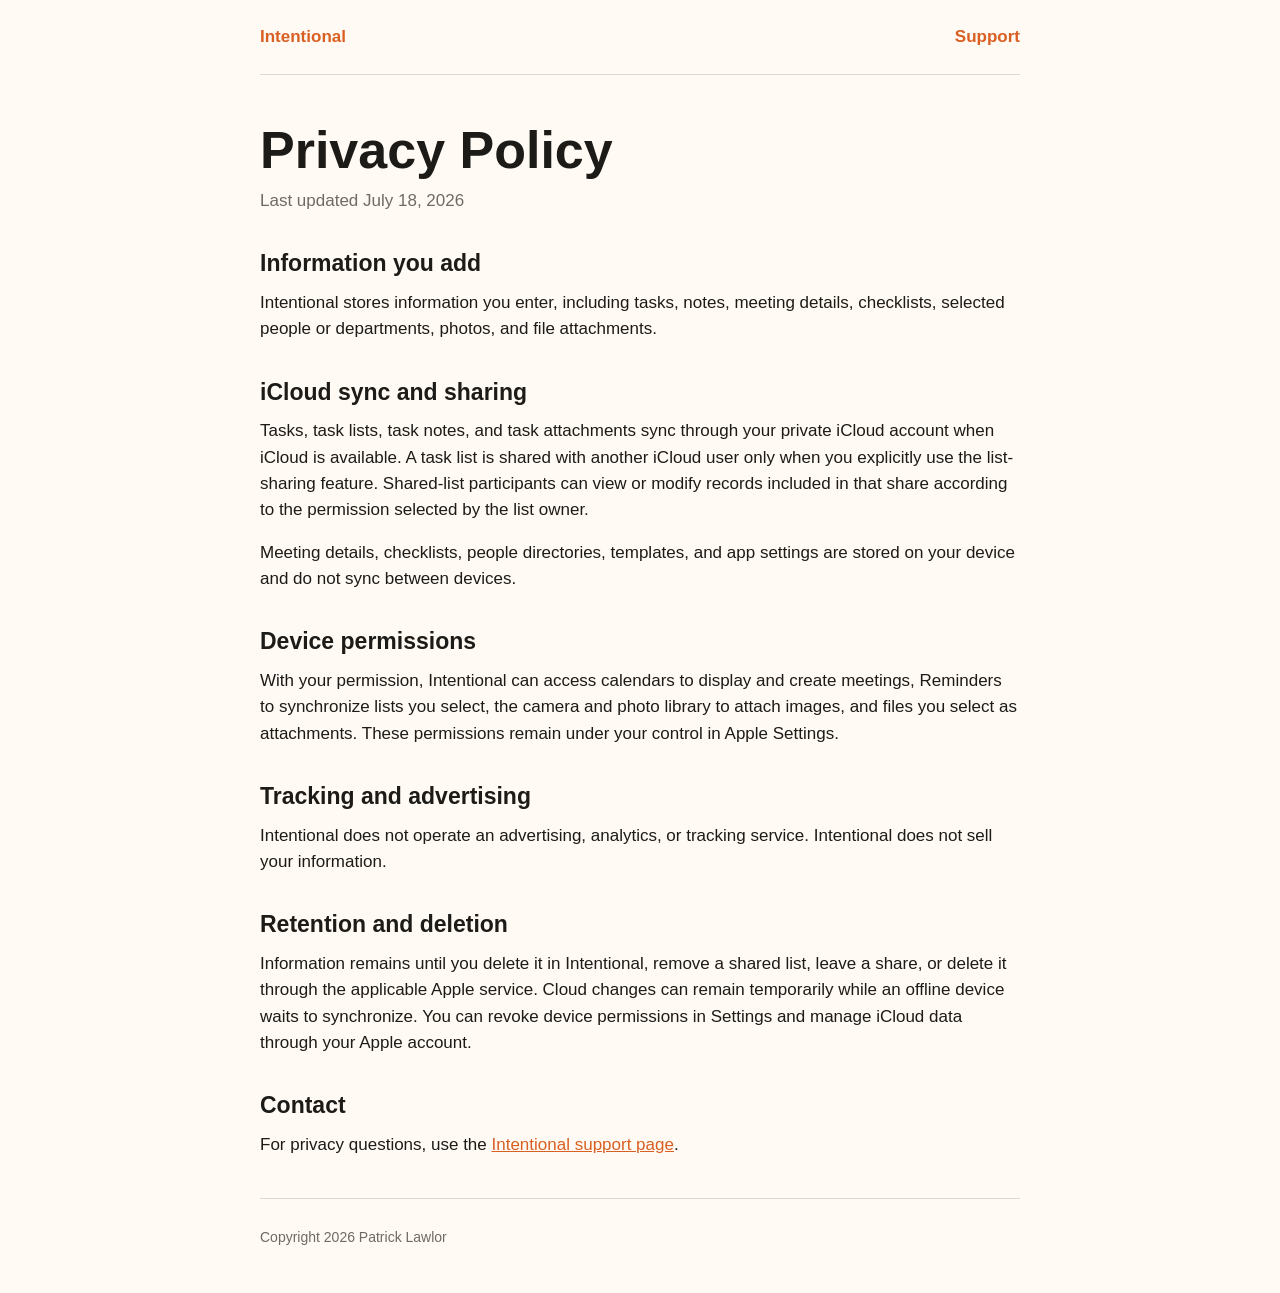
==== privacy.html @ 646e0074 "Publish Intentional support site" ====
<!doctype html>
<html lang="en">
<head>
  <meta charset="utf-8">
  <meta name="viewport" content="width=device-width, initial-scale=1">
  <meta name="description" content="Intentional privacy policy.">
  <title>Privacy Policy - Intentional</title>
  <link rel="stylesheet" href="styles.css">
</head>
<body>
  <nav><a href="index.html">Intentional</a><a href="support.html">Support</a></nav>
  <main class="document">
    <h1>Privacy Policy</h1>
    <p class="updated">Last updated July 18, 2026</p>

    <h2>Information you add</h2>
    <p>Intentional stores information you enter, including tasks, notes, meeting details, checklists, selected people or departments, photos, and file attachments.</p>

    <h2>iCloud sync and sharing</h2>
    <p>Tasks, task lists, task notes, and task attachments sync through your private iCloud account when iCloud is available. A task list is shared with another iCloud user only when you explicitly use the list-sharing feature. Shared-list participants can view or modify records included in that share according to the permission selected by the list owner.</p>
    <p>Meeting details, checklists, people directories, templates, and app settings are stored on your device and do not sync between devices.</p>

    <h2>Device permissions</h2>
    <p>With your permission, Intentional can access calendars to display and create meetings, Reminders to synchronize lists you select, the camera and photo library to attach images, and files you select as attachments. These permissions remain under your control in Apple Settings.</p>

    <h2>Tracking and advertising</h2>
    <p>Intentional does not operate an advertising, analytics, or tracking service. Intentional does not sell your information.</p>

    <h2>Retention and deletion</h2>
    <p>Information remains until you delete it in Intentional, remove a shared list, leave a share, or delete it through the applicable Apple service. Cloud changes can remain temporarily while an offline device waits to synchronize. You can revoke device permissions in Settings and manage iCloud data through your Apple account.</p>

    <h2>Contact</h2>
    <p>For privacy questions, use the <a href="support.html">Intentional support page</a>.</p>
  </main>
  <footer>Copyright 2026 Patrick Lawlor</footer>
</body>
</html>
---- styles.css ----
:root {
  color-scheme: light dark;
  --ink: #1d1b18;
  --muted: #6f6a63;
  --paper: #fffaf3;
  --panel: #ffffff;
  --accent: #d95f22;
  --border: #ded8cf;
}

* { box-sizing: border-box; }

body {
  margin: 0;
  color: var(--ink);
  background: var(--paper);
  font: 17px/1.55 -apple-system, BlinkMacSystemFont, "Segoe UI", sans-serif;
}

header, nav, main, footer {
  width: min(760px, calc(100% - 40px));
  margin-inline: auto;
}

header {
  display: flex;
  align-items: center;
  gap: 18px;
  padding: 64px 0 34px;
}

header h1, .document h1 { margin: 0; font-size: clamp(34px, 8vw, 52px); line-height: 1.05; }
header p, .lede { margin: 8px 0 0; color: var(--muted); }

.mark {
  display: grid;
  place-items: center;
  width: 64px;
  height: 64px;
  border-radius: 14px;
  color: #fff;
  background: var(--accent);
  font-size: 36px;
  font-weight: 750;
}

section {
  padding: 24px 0;
  border-top: 1px solid var(--border);
}

h2 { margin: 0 0 8px; font-size: 23px; }
p { margin: 0 0 16px; }
a { color: var(--accent); }

.button {
  display: inline-block;
  padding: 10px 15px;
  border: 1px solid var(--accent);
  border-radius: 7px;
  color: #fff;
  background: var(--accent);
  text-decoration: none;
  font-weight: 650;
}

.button.secondary { color: var(--accent); background: transparent; }

nav {
  display: flex;
  justify-content: space-between;
  padding: 24px 0;
  border-bottom: 1px solid var(--border);
}

nav a { font-weight: 650; text-decoration: none; }
.document { padding: 48px 0 24px; }
.document h2 { margin-top: 32px; }
.updated { margin-top: 10px; color: var(--muted); }

footer {
  padding: 28px 0 44px;
  border-top: 1px solid var(--border);
  color: var(--muted);
  font-size: 14px;
}

@media (prefers-color-scheme: dark) {
  :root { --ink: #f5f1eb; --muted: #b8b1a8; --paper: #181715; --panel: #211f1c; --border: #3c3935; }
}
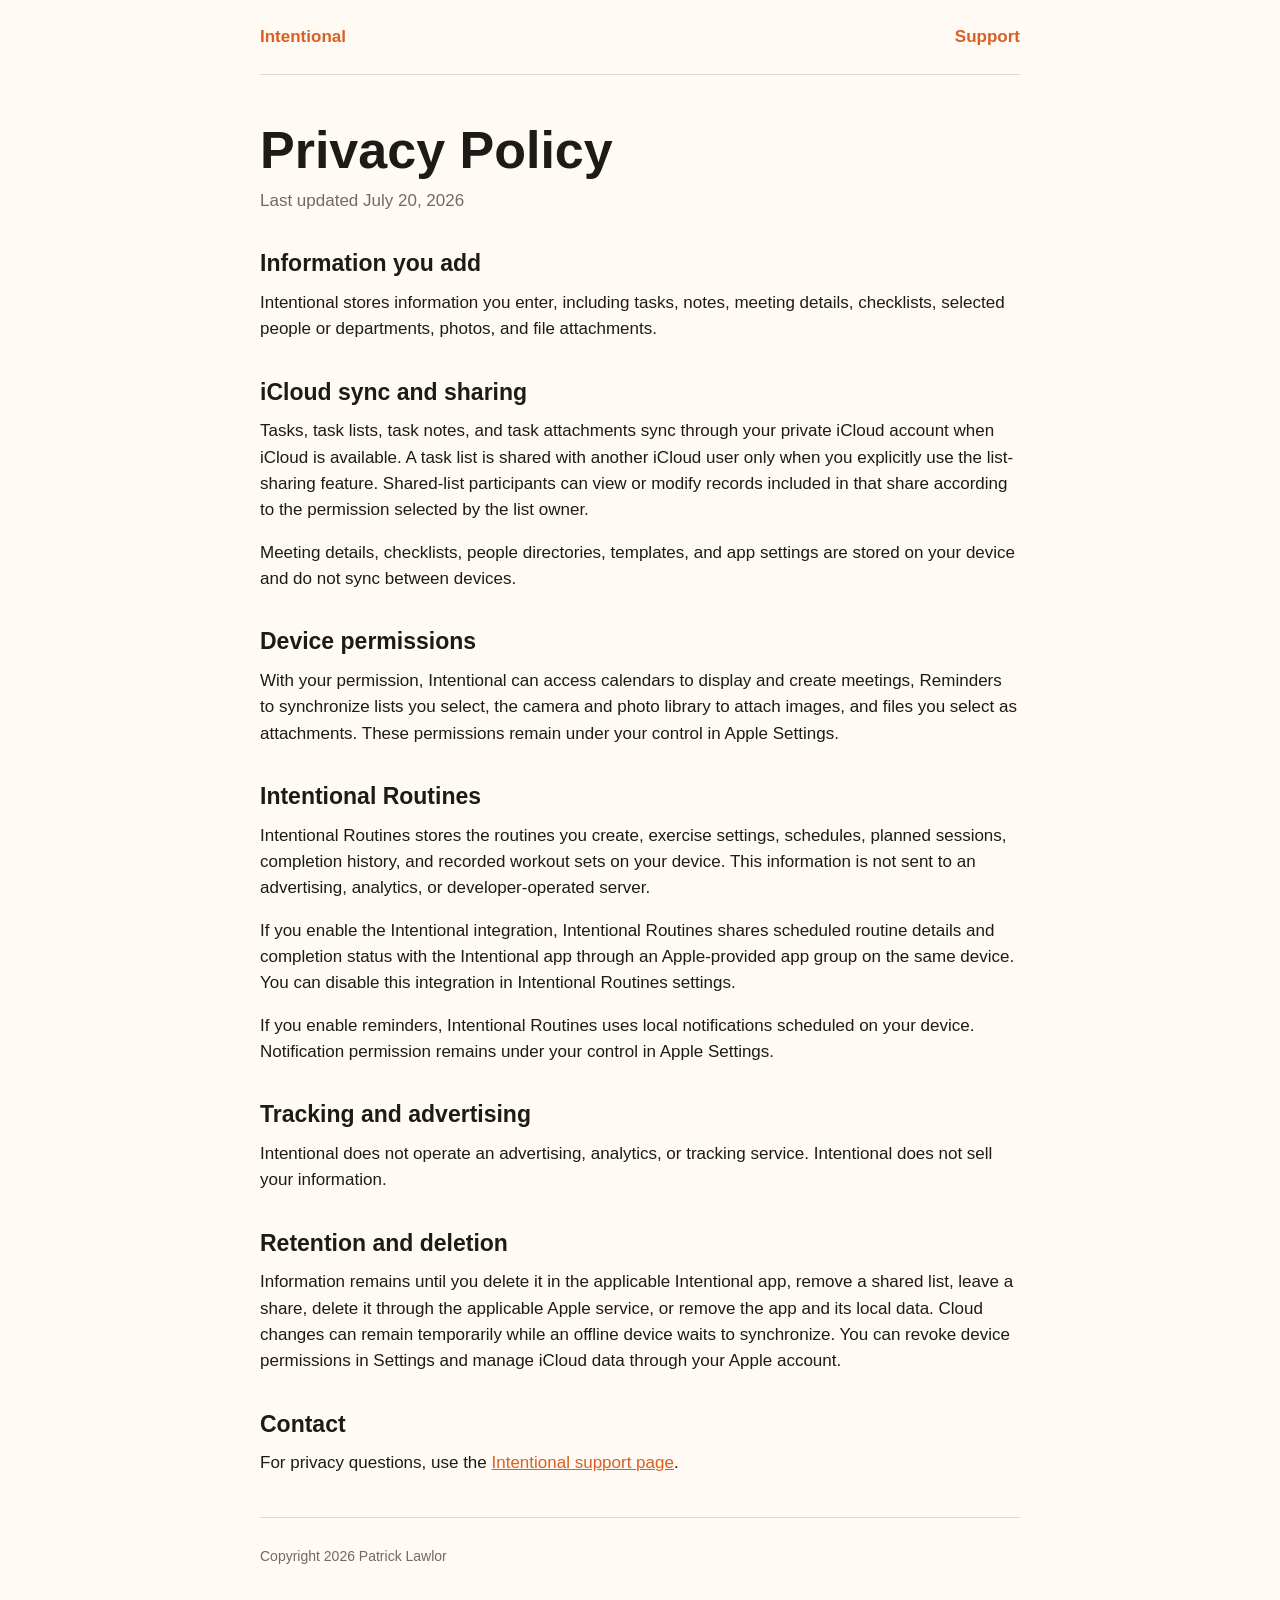
==== commit e3231f81: "Update privacy policy for Intentional Routines" ====
--- a/privacy.html
+++ b/privacy.html
@@ -11,7 +11,7 @@
   <nav><a href="index.html">Intentional</a><a href="support.html">Support</a></nav>
   <main class="document">
     <h1>Privacy Policy</h1>
-    <p class="updated">Last updated July 18, 2026</p>
+    <p class="updated">Last updated July 20, 2026</p>
 
     <h2>Information you add</h2>
     <p>Intentional stores information you enter, including tasks, notes, meeting details, checklists, selected people or departments, photos, and file attachments.</p>
@@ -23,11 +23,16 @@
     <h2>Device permissions</h2>
     <p>With your permission, Intentional can access calendars to display and create meetings, Reminders to synchronize lists you select, the camera and photo library to attach images, and files you select as attachments. These permissions remain under your control in Apple Settings.</p>
 
+    <h2>Intentional Routines</h2>
+    <p>Intentional Routines stores the routines you create, exercise settings, schedules, planned sessions, completion history, and recorded workout sets on your device. This information is not sent to an advertising, analytics, or developer-operated server.</p>
+    <p>If you enable the Intentional integration, Intentional Routines shares scheduled routine details and completion status with the Intentional app through an Apple-provided app group on the same device. You can disable this integration in Intentional Routines settings.</p>
+    <p>If you enable reminders, Intentional Routines uses local notifications scheduled on your device. Notification permission remains under your control in Apple Settings.</p>
+
     <h2>Tracking and advertising</h2>
     <p>Intentional does not operate an advertising, analytics, or tracking service. Intentional does not sell your information.</p>
 
     <h2>Retention and deletion</h2>
-    <p>Information remains until you delete it in Intentional, remove a shared list, leave a share, or delete it through the applicable Apple service. Cloud changes can remain temporarily while an offline device waits to synchronize. You can revoke device permissions in Settings and manage iCloud data through your Apple account.</p>
+    <p>Information remains until you delete it in the applicable Intentional app, remove a shared list, leave a share, delete it through the applicable Apple service, or remove the app and its local data. Cloud changes can remain temporarily while an offline device waits to synchronize. You can revoke device permissions in Settings and manage iCloud data through your Apple account.</p>
 
     <h2>Contact</h2>
     <p>For privacy questions, use the <a href="support.html">Intentional support page</a>.</p>
